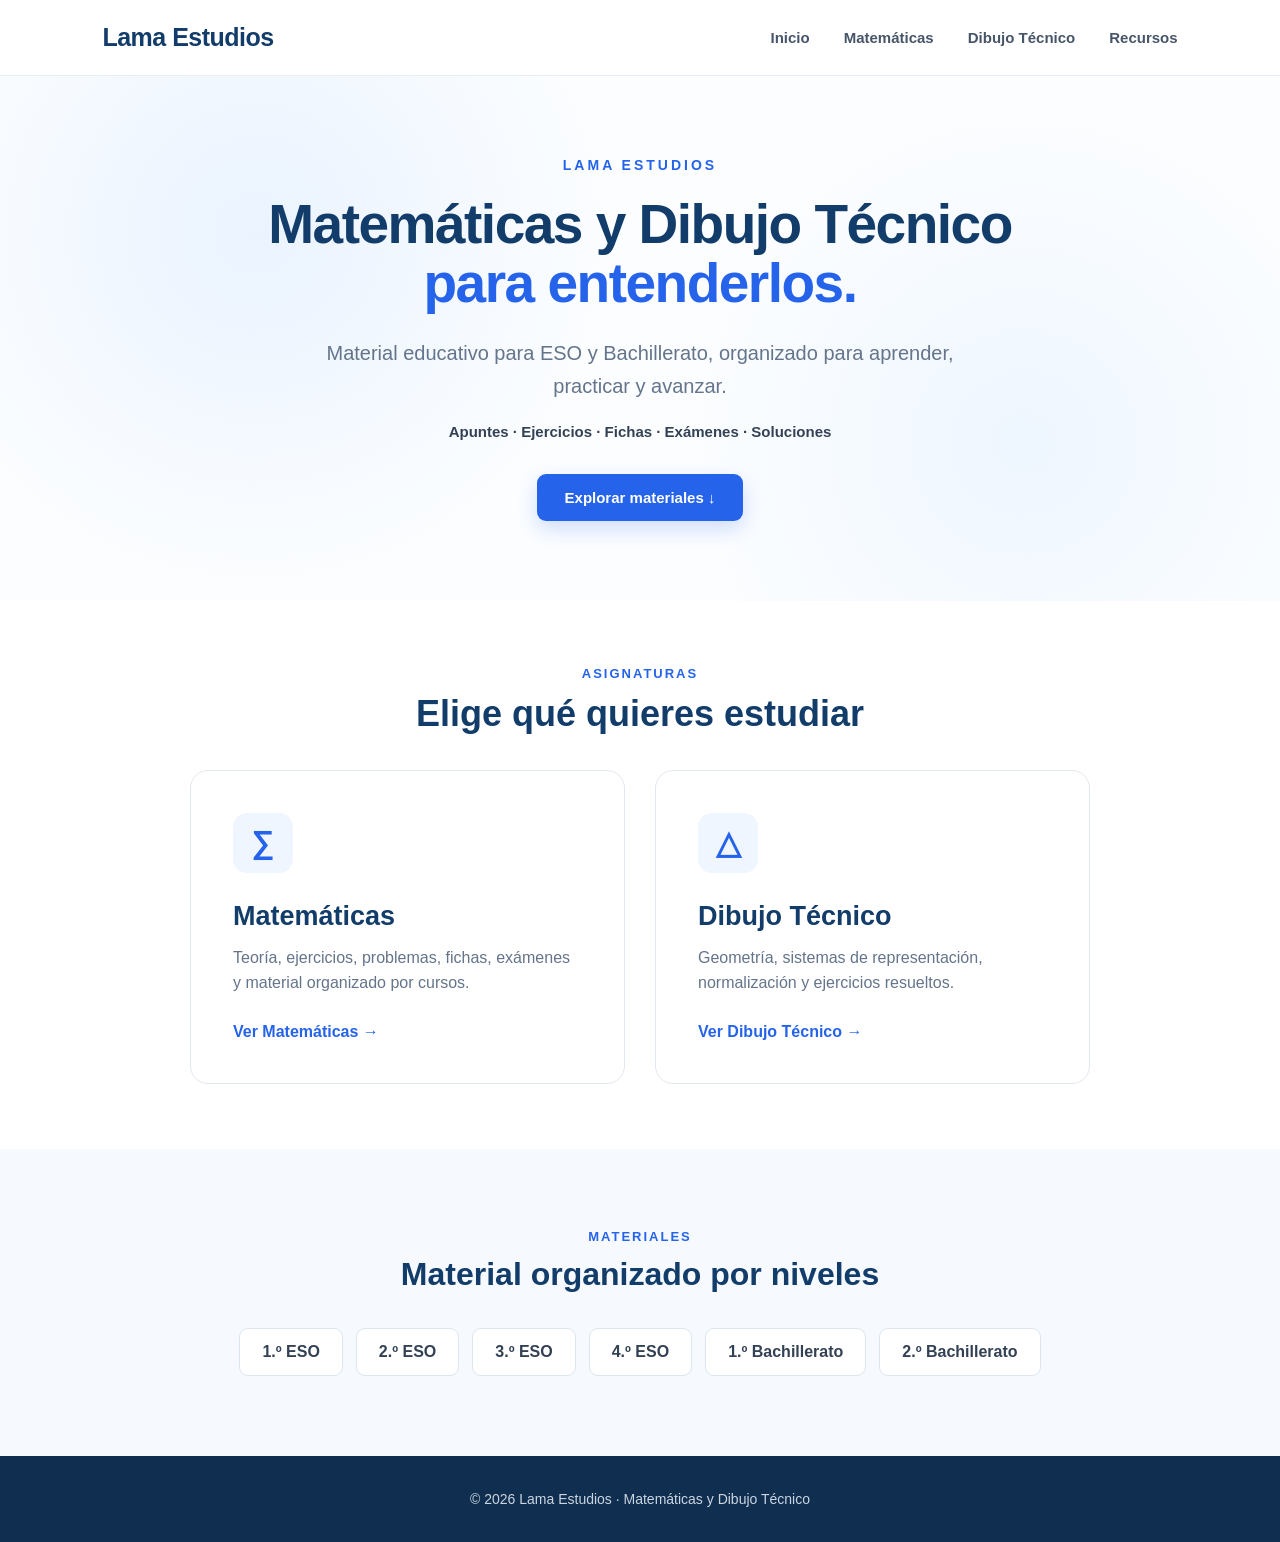
==== index.html @ 26949584 "Update index.html" ====
<!DOCTYPE html>
<html lang="es">

<head>
    <meta charset="UTF-8">
    <meta name="viewport" content="width=device-width, initial-scale=1.0">

    <title>Lama Estudios | Matemáticas y Dibujo Técnico</title>

    <style>
        * {
            margin: 0;
            padding: 0;
            box-sizing: border-box;
        }

        html {
            scroll-behavior: smooth;
        }

        body {
            font-family: Arial, Helvetica, sans-serif;
            background: #ffffff;
            color: #1e293b;
        }

        /* =========================
           CABECERA
        ========================== */

        header {
            height: 76px;
            padding: 0 8%;
            display: flex;
            justify-content: space-between;
            align-items: center;
            background: rgba(255,255,255,0.96);
            border-bottom: 1px solid #e7edf5;
            position: sticky;
            top: 0;
            z-index: 100;
        }

        .logo {
            font-size: 25px;
            font-weight: 800;
            color: #123c69;
            letter-spacing: -0.5px;
        }

        nav {
            display: flex;
            gap: 34px;
        }

        nav a {
            text-decoration: none;
            color: #475569;
            font-size: 15px;
            font-weight: 600;
            transition: 0.2s;
        }

        nav a:hover {
            color: #2563eb;
        }


        /* =========================
           PORTADA
        ========================== */

        .hero {
            min-height: 440px;
            padding: 80px 20px;
            display: flex;
            align-items: center;
            justify-content: center;
            text-align: center;

            background:
                radial-gradient(circle at 20% 30%, #eaf3ff 0%, transparent 32%),
                radial-gradient(circle at 80% 70%, #eef6ff 0%, transparent 30%),
                #fbfdff;
        }

        .hero-contenido {
            max-width: 900px;
        }

        .marca {
            display: inline-block;
            color: #2563eb;
            font-size: 14px;
            font-weight: 800;
            letter-spacing: 3px;
            margin-bottom: 22px;
        }

        .hero h1 {
            font-size: 55px;
            line-height: 1.08;
            color: #123c69;
            letter-spacing: -1.5px;
            margin-bottom: 23px;
        }

        .hero h1 span {
            color: #2563eb;
        }

        .hero-descripcion {
            max-width: 700px;
            margin: 0 auto;
            font-size: 20px;
            line-height: 1.65;
            color: #64748b;
        }

        .tipos-material {
            margin-top: 20px;
            color: #334155;
            font-size: 15px;
            font-weight: 600;
        }

        .boton {
            display: inline-block;
            margin-top: 34px;
            padding: 15px 28px;
            background: #2563eb;
            color: white;
            text-decoration: none;
            border-radius: 9px;
            font-size: 15px;
            font-weight: 700;
            box-shadow: 0 8px 20px rgba(37, 99, 235, 0.20);
            transition: 0.2s;
        }

        .boton:hover {
            background: #1d4ed8;
            transform: translateY(-2px);
        }


        /* =========================
           ASIGNATURAS
        ========================== */

        .asignaturas {
            padding: 65px 8%;
            background: #ffffff;
            text-align: center;
        }

        .titulo-seccion {
            font-size: 13px;
            font-weight: 800;
            letter-spacing: 2px;
            color: #2563eb;
            margin-bottom: 12px;
        }

        .asignaturas h2 {
            font-size: 36px;
            color: #123c69;
            margin-bottom: 35px;
        }

        .tarjetas {
            display: grid;
            grid-template-columns: repeat(2, 1fr);
            gap: 30px;
            max-width: 900px;
            margin: auto;
        }

        .tarjeta {
            position: relative;
            overflow: hidden;
            min-height: 290px;
            padding: 42px;
            background: #ffffff;
            border: 1px solid #e2e8f0;
            border-radius: 18px;
            text-align: left;
            transition: 0.25s;
        }

        .tarjeta:hover {
            transform: translateY(-6px);
            box-shadow: 0 18px 40px rgba(15, 23, 42, 0.10);
            border-color: #bfdbfe;
        }

        .simbolo {
            width: 60px;
            height: 60px;
            display: flex;
            align-items: center;
            justify-content: center;
            border-radius: 14px;
            background: #eff6ff;
            color: #2563eb;
            font-size: 32px;
            font-weight: bold;
            margin-bottom: 28px;
        }

        .tarjeta h3 {
            font-size: 27px;
            color: #123c69;
            margin-bottom: 13px;
        }

        .tarjeta p {
            color: #64748b;
            line-height: 1.6;
            margin-bottom: 27px;
        }

        .tarjeta a {
            color: #2563eb;
            text-decoration: none;
            font-weight: 700;
        }


        /* =========================
           NIVELES
        ========================== */

        .niveles {
            padding: 80px 8%;
            background: #f6f9fd;
            text-align: center;
        }

        .niveles h2 {
            color: #123c69;
            font-size: 32px;
            margin-bottom: 35px;
        }

        .lista-niveles {
            display: flex;
            flex-wrap: wrap;
            justify-content: center;
            gap: 13px;
        }

        .nivel {
            background: white;
            border: 1px solid #dce5f0;
            padding: 14px 22px;
            border-radius: 9px;
            color: #334155;
            font-weight: 700;
            transition: 0.2s;
        }

        .nivel:hover {
            color: #2563eb;
            border-color: #93c5fd;
        }


        /* =========================
           PIE
        ========================== */

        footer {
            background: #102f50;
            color: #cbd5e1;
            padding: 35px 8%;
            text-align: center;
            font-size: 14px;
        }


        /* =========================
           MÓVIL
        ========================== */

        @media (max-width: 750px) {

            header {
                height: auto;
                padding: 20px;
                flex-direction: column;
                gap: 18px;
            }

            nav {
                gap: 16px;
                flex-wrap: wrap;
                justify-content: center;
            }

            nav a {
                font-size: 13px;
            }

            .hero {
                min-height: 500px;
                padding: 70px 22px;
            }

            .hero h1 {
                font-size: 39px;
            }

            .hero-descripcion {
                font-size: 17px;
            }

            .tarjetas {
                grid-template-columns: 1fr;
            }

            .asignaturas h2 {
                font-size: 30px;
            }
        }

    </style>
</head>


<body>

    <!-- CABECERA -->

    <header>

        <div class="logo">
            Lama Estudios
        </div>

        <nav>
            <a href="#">Inicio</a>
            <a href="#matematicas">Matemáticas</a>
            <a href="#dibujo">Dibujo Técnico</a>
            <a href="#materiales">Recursos</a>
        </nav>

    </header>


    <main>

        <!-- PORTADA -->

        <section class="hero">

            <div class="hero-contenido">

                <div class="marca">
                    LAMA ESTUDIOS
                </div>

                <h1>
                    Matemáticas y Dibujo Técnico<br>
                    <span>para entenderlos.</span>
                </h1>

                <p class="hero-descripcion">
                    Material educativo para ESO y Bachillerato,
                    organizado para aprender, practicar y avanzar.
                </p>

                <p class="tipos-material">
                    Apuntes · Ejercicios · Fichas · Exámenes · Soluciones
                </p>

                <a href="#asignaturas" class="boton">
                    Explorar materiales ↓
                </a>

            </div>

        </section>


        <!-- ASIGNATURAS -->

        <section class="asignaturas" id="asignaturas">

            <div class="titulo-seccion">
                ASIGNATURAS
            </div>

            <h2>
                Elige qué quieres estudiar
            </h2>

            <div class="tarjetas">


                <!-- MATEMÁTICAS -->

                <div class="tarjeta" id="matematicas">

                    <div class="simbolo">
                        ∑
                    </div>

                    <h3>
                        Matemáticas
                    </h3>

                    <p>
                        Teoría, ejercicios, problemas, fichas,
                        exámenes y material organizado por cursos.
                    </p>

                    <a href="#">
                        Ver Matemáticas →
                    </a>

                </div>


                <!-- DIBUJO TÉCNICO -->

                <div class="tarjeta" id="dibujo">

                    <div class="simbolo">
                        △
                    </div>

                    <h3>
                        Dibujo Técnico
                    </h3>

                    <p>
                        Geometría, sistemas de representación,
                        normalización y ejercicios resueltos.
                    </p>

                    <a href="#">
                        Ver Dibujo Técnico →
                    </a>

                </div>


            </div>

        </section>


        <!-- NIVELES -->

        <section class="niveles" id="materiales">

            <div class="titulo-seccion">
                MATERIALES
            </div>

            <h2>
                Material organizado por niveles
            </h2>

            <div class="lista-niveles">

                <div class="nivel">1.º ESO</div>
                <div class="nivel">2.º ESO</div>
                <div class="nivel">3.º ESO</div>
                <div class="nivel">4.º ESO</div>
                <div class="nivel">1.º Bachillerato</div>
                <div class="nivel">2.º Bachillerato</div>

            </div>

        </section>

    </main>


    <!-- PIE -->

    <footer>
        © 2026 Lama Estudios · Matemáticas y Dibujo Técnico
    </footer>

</body>

</html>
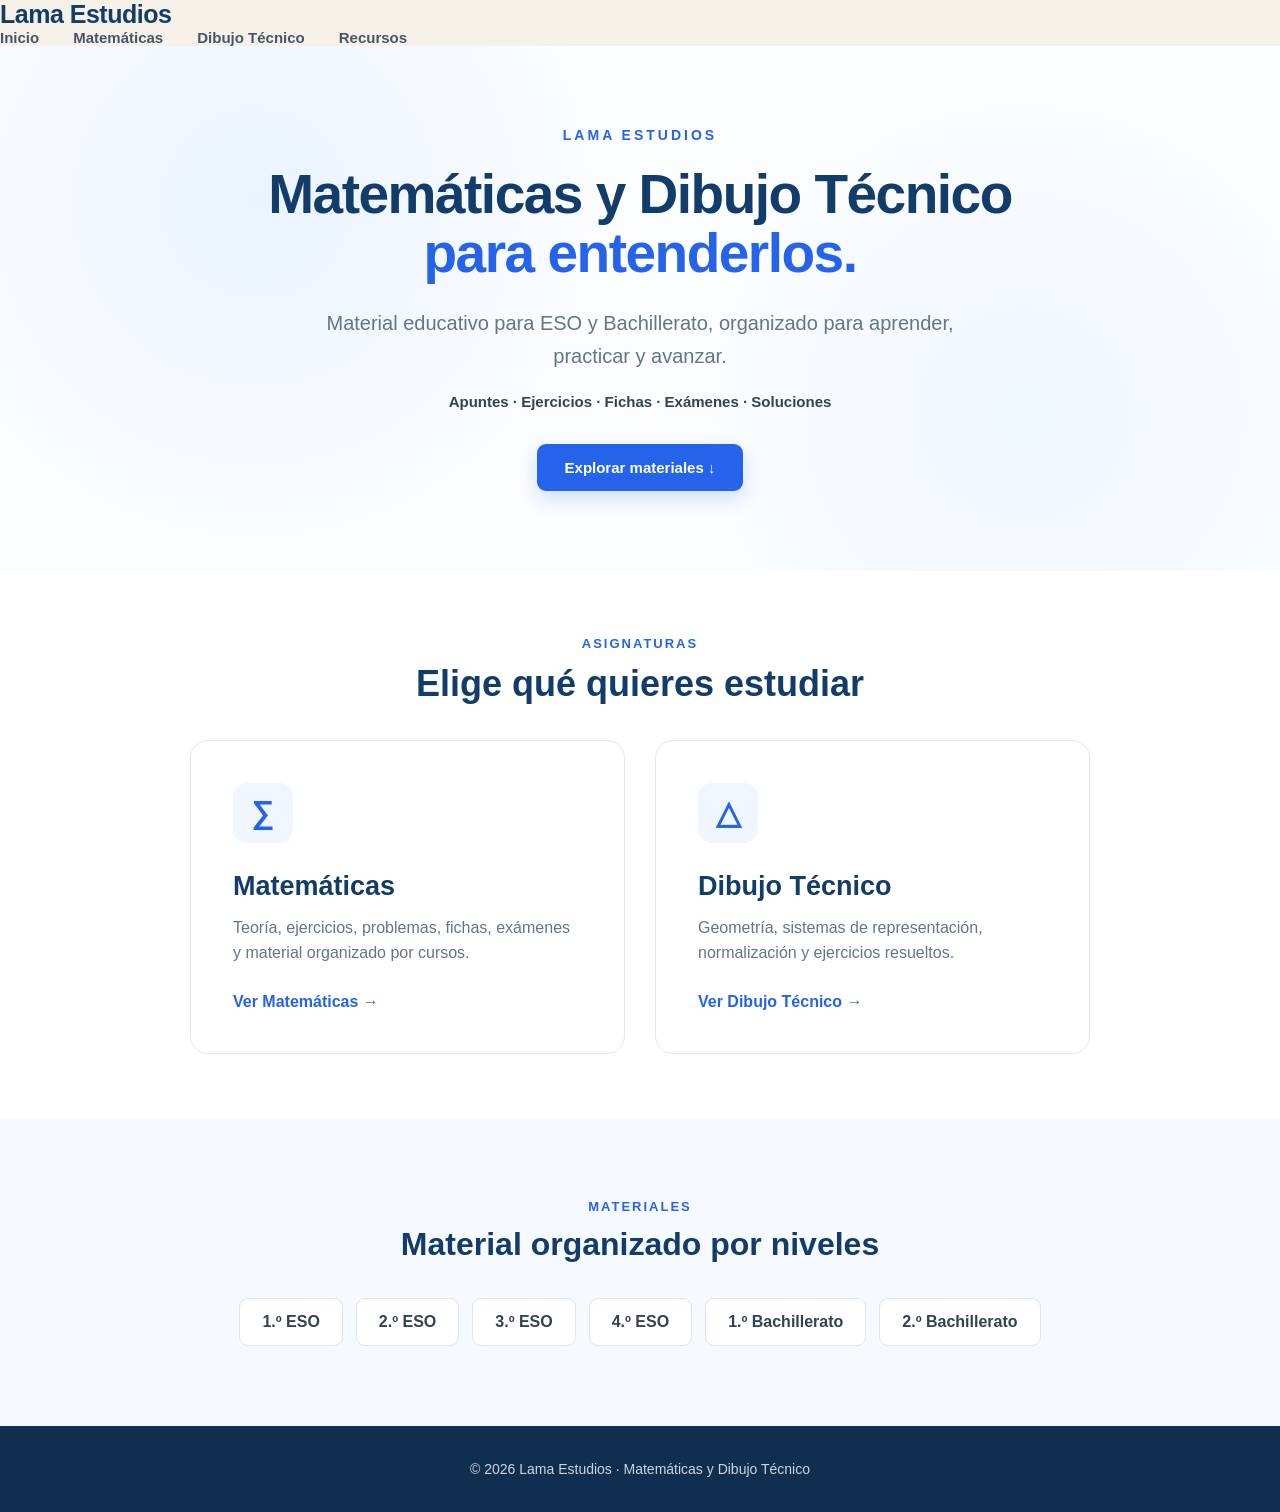
==== commit 81efadda: "Update index.html" ====
--- a/index.html
+++ b/index.html
@@ -1,12 +1,14 @@
 <!DOCTYPE html>
 <html lang="es">
-
+    
+
+    
 <head>
     <meta charset="UTF-8">
     <meta name="viewport" content="width=device-width, initial-scale=1.0">
 
     <title>Lama Estudios | Matemáticas y Dibujo Técnico</title>
-
+<link rel="stylesheet" href="styles.css">
     <style>
         * {
             margin: 0;
@@ -19,9 +21,10 @@
         }
 
         body {
-            font-family: Arial, Helvetica, sans-serif;
-            background: #ffffff;
-            color: #1e293b;
+    font-family: Arial, Helvetica, sans-serif;
+    background: var(--fondo);
+    color: var(--texto);
+}
         }
 
         /* =========================
@@ -340,7 +343,7 @@
 
         <nav>
             <a href="#">Inicio</a>
-            <a href="#matematicas">Matemáticas</a>
+            <a href="matematicas.html">Matemáticas</a>
             <a href="#dibujo">Dibujo Técnico</a>
             <a href="#materiales">Recursos</a>
         </nav>
@@ -415,7 +418,7 @@
                         exámenes y material organizado por cursos.
                     </p>
 
-                    <a href="#">
+                    <a href="matematicas.html">
                         Ver Matemáticas →
                     </a>
 
--- a/styles.css
+++ b/styles.css
@@ -0,0 +1,6 @@
+:root {
+    --fondo: #F5F1E8;
+    --texto: #34322F;
+    --secundario: #A99F8E;
+    --acento: #B86F52;
+}
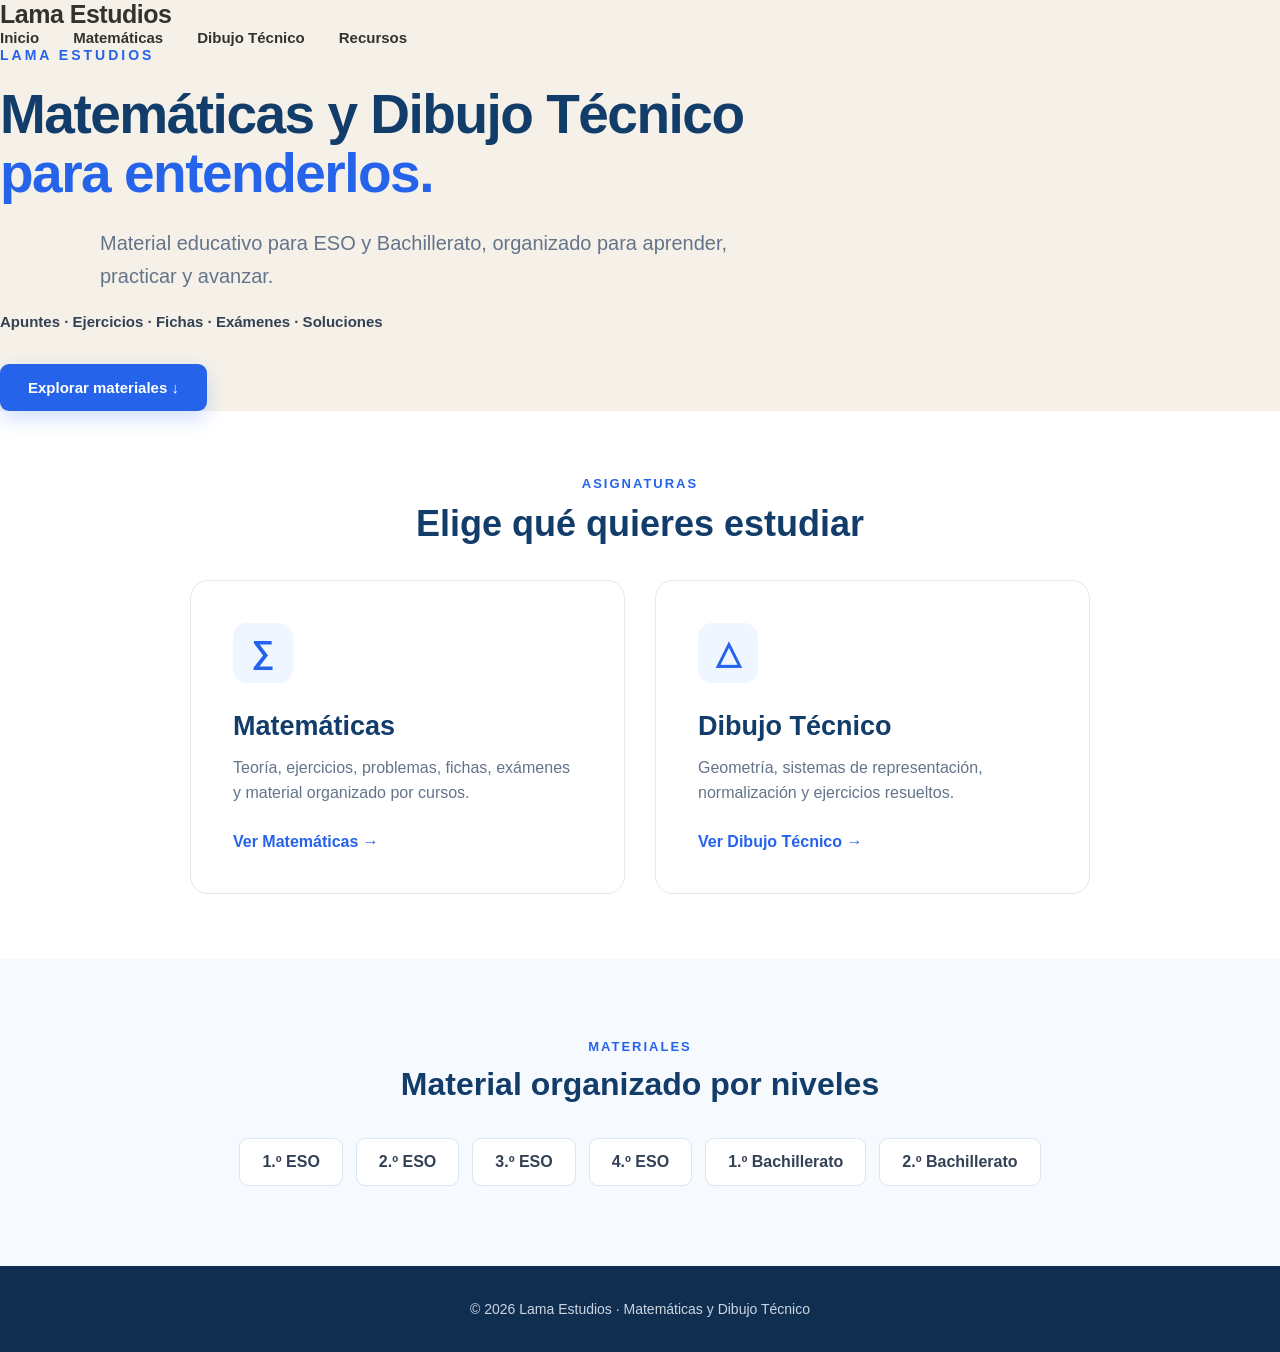
==== commit 6849110e: "Update index.html" ====
--- a/index.html
+++ b/index.html
@@ -37,8 +37,8 @@
             display: flex;
             justify-content: space-between;
             align-items: center;
-            background: rgba(255,255,255,0.96);
-            border-bottom: 1px solid #e7edf5;
+background: rgba(245, 241, 232, 0.96);
+border-bottom: 1px solid var(--secundario);
             position: sticky;
             top: 0;
             z-index: 100;
@@ -47,7 +47,7 @@
         .logo {
             font-size: 25px;
             font-weight: 800;
-            color: #123c69;
+color: var(--texto);
             letter-spacing: -0.5px;
         }
 
@@ -58,14 +58,15 @@
 
         nav a {
             text-decoration: none;
-            color: #475569;
+color: var(--texto);
             font-size: 15px;
             font-weight: 600;
             transition: 0.2s;
         }
 
-        nav a:hover {
-            color: #2563eb;
+nav a:hover {
+    color: var(--acento);
+}
         }
 
 
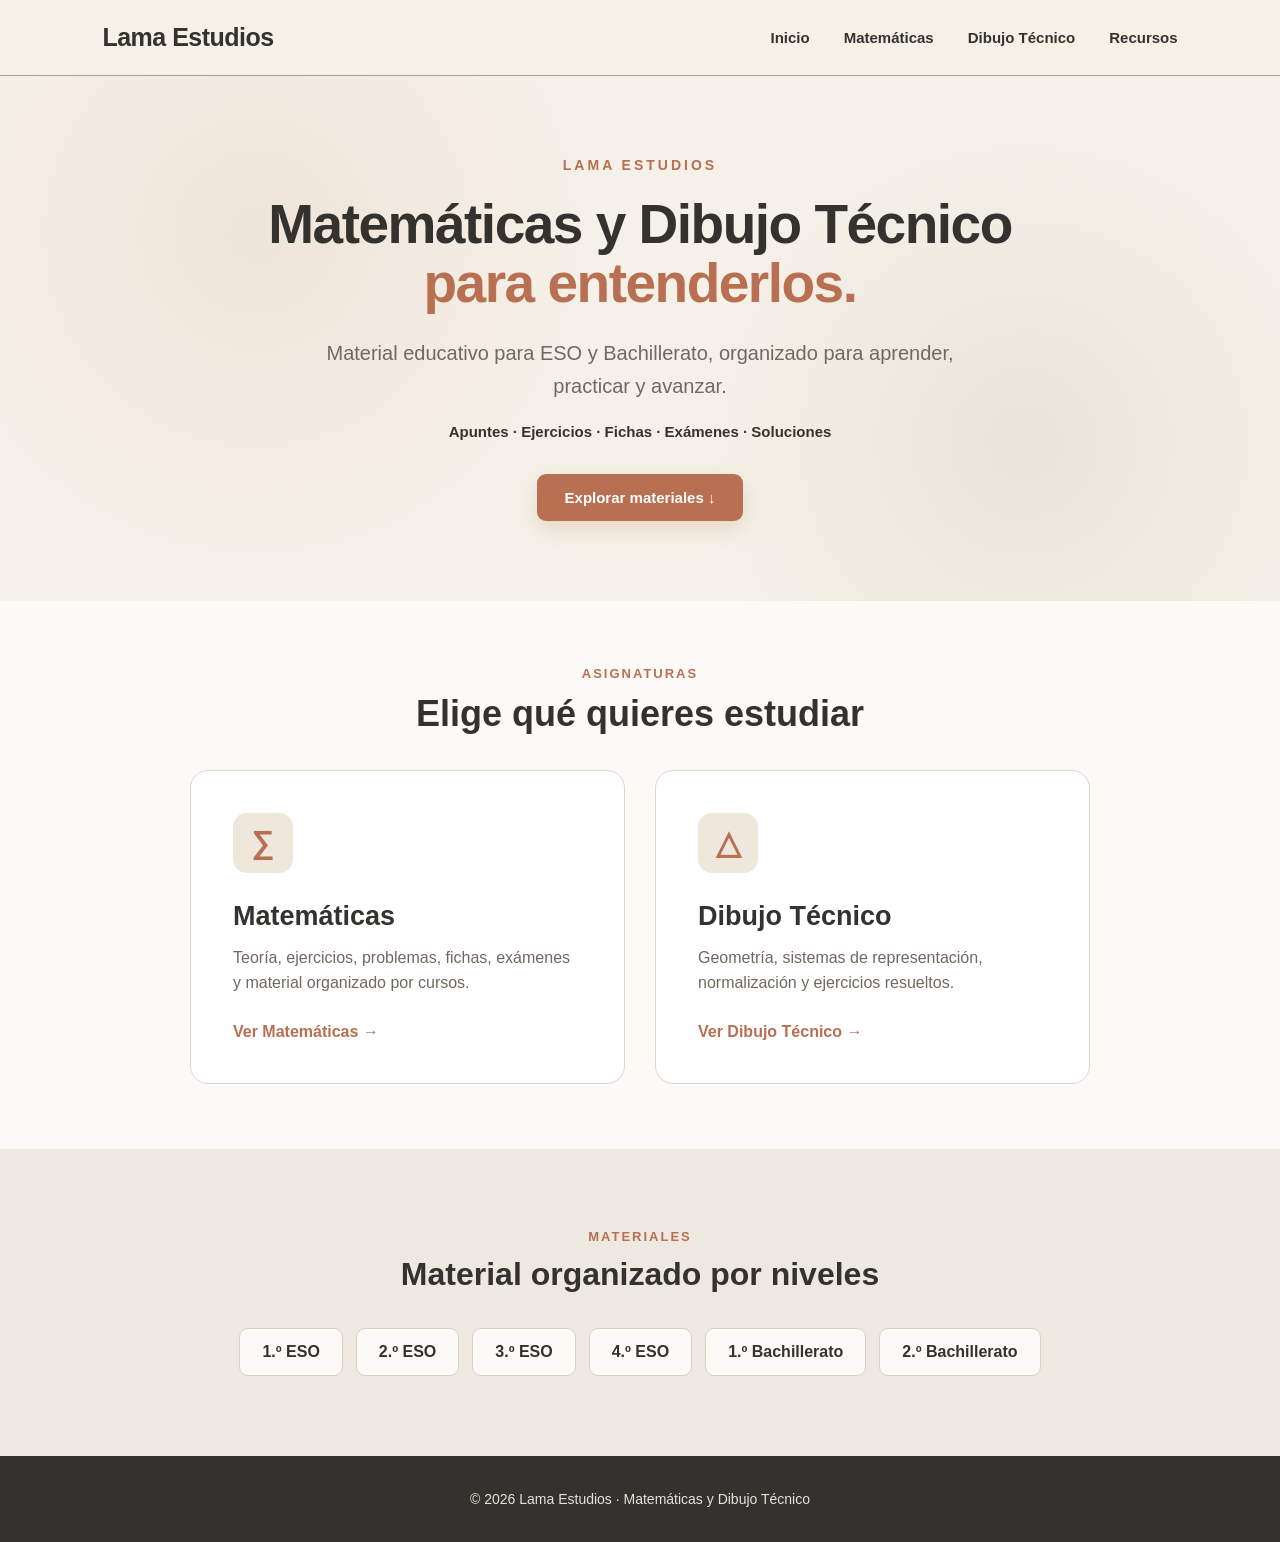
==== commit 00ab5247: "Update index.html" ====
--- a/index.html
+++ b/index.html
@@ -1,15 +1,16 @@
 <!DOCTYPE html>
 <html lang="es">
-    
-
-    
+
 <head>
     <meta charset="UTF-8">
     <meta name="viewport" content="width=device-width, initial-scale=1.0">
 
     <title>Lama Estudios | Matemáticas y Dibujo Técnico</title>
-<link rel="stylesheet" href="styles.css">
+
+    <link rel="stylesheet" href="styles.css">
+
     <style>
+
         * {
             margin: 0;
             padding: 0;
@@ -21,11 +22,11 @@
         }
 
         body {
-    font-family: Arial, Helvetica, sans-serif;
-    background: var(--fondo);
-    color: var(--texto);
-}
-        }
+            font-family: Arial, Helvetica, sans-serif;
+            background: var(--fondo);
+            color: var(--texto);
+        }
+
 
         /* =========================
            CABECERA
@@ -37,8 +38,8 @@
             display: flex;
             justify-content: space-between;
             align-items: center;
-background: rgba(245, 241, 232, 0.96);
-border-bottom: 1px solid var(--secundario);
+            background: rgba(245, 241, 232, 0.96);
+            border-bottom: 1px solid var(--secundario);
             position: sticky;
             top: 0;
             z-index: 100;
@@ -47,7 +48,7 @@
         .logo {
             font-size: 25px;
             font-weight: 800;
-color: var(--texto);
+            color: var(--texto);
             letter-spacing: -0.5px;
         }
 
@@ -58,15 +59,14 @@
 
         nav a {
             text-decoration: none;
-color: var(--texto);
+            color: var(--texto);
             font-size: 15px;
             font-weight: 600;
             transition: 0.2s;
         }
 
-nav a:hover {
-    color: var(--acento);
-}
+        nav a:hover {
+            color: var(--acento);
         }
 
 
@@ -83,9 +83,17 @@
             text-align: center;
 
             background:
-                radial-gradient(circle at 20% 30%, #eaf3ff 0%, transparent 32%),
-                radial-gradient(circle at 80% 70%, #eef6ff 0%, transparent 30%),
-                #fbfdff;
+                radial-gradient(
+                    circle at 20% 30%,
+                    rgba(184, 111, 82, 0.10) 0%,
+                    transparent 32%
+                ),
+                radial-gradient(
+                    circle at 80% 70%,
+                    rgba(169, 159, 142, 0.16) 0%,
+                    transparent 30%
+                ),
+                var(--fondo);
         }
 
         .hero-contenido {
@@ -94,7 +102,7 @@
 
         .marca {
             display: inline-block;
-            color: #2563eb;
+            color: var(--acento);
             font-size: 14px;
             font-weight: 800;
             letter-spacing: 3px;
@@ -104,13 +112,13 @@
         .hero h1 {
             font-size: 55px;
             line-height: 1.08;
-            color: #123c69;
+            color: var(--texto);
             letter-spacing: -1.5px;
             margin-bottom: 23px;
         }
 
         .hero h1 span {
-            color: #2563eb;
+            color: var(--acento);
         }
 
         .hero-descripcion {
@@ -118,12 +126,12 @@
             margin: 0 auto;
             font-size: 20px;
             line-height: 1.65;
-            color: #64748b;
+            color: #6F6961;
         }
 
         .tipos-material {
             margin-top: 20px;
-            color: #334155;
+            color: var(--texto);
             font-size: 15px;
             font-weight: 600;
         }
@@ -132,18 +140,18 @@
             display: inline-block;
             margin-top: 34px;
             padding: 15px 28px;
-            background: #2563eb;
-            color: white;
+            background: var(--acento);
+            color: #ffffff;
             text-decoration: none;
             border-radius: 9px;
             font-size: 15px;
             font-weight: 700;
-            box-shadow: 0 8px 20px rgba(37, 99, 235, 0.20);
+            box-shadow: 0 8px 20px rgba(184, 111, 82, 0.20);
             transition: 0.2s;
         }
 
         .boton:hover {
-            background: #1d4ed8;
+            background: #9F5E45;
             transform: translateY(-2px);
         }
 
@@ -154,7 +162,7 @@
 
         .asignaturas {
             padding: 65px 8%;
-            background: #ffffff;
+            background: #FCFAF6;
             text-align: center;
         }
 
@@ -162,13 +170,13 @@
             font-size: 13px;
             font-weight: 800;
             letter-spacing: 2px;
-            color: #2563eb;
+            color: var(--acento);
             margin-bottom: 12px;
         }
 
         .asignaturas h2 {
             font-size: 36px;
-            color: #123c69;
+            color: var(--texto);
             margin-bottom: 35px;
         }
 
@@ -186,7 +194,7 @@
             min-height: 290px;
             padding: 42px;
             background: #ffffff;
-            border: 1px solid #e2e8f0;
+            border: 1px solid #DDD6CA;
             border-radius: 18px;
             text-align: left;
             transition: 0.25s;
@@ -194,8 +202,8 @@
 
         .tarjeta:hover {
             transform: translateY(-6px);
-            box-shadow: 0 18px 40px rgba(15, 23, 42, 0.10);
-            border-color: #bfdbfe;
+            box-shadow: 0 18px 40px rgba(52, 50, 47, 0.10);
+            border-color: var(--secundario);
         }
 
         .simbolo {
@@ -205,8 +213,8 @@
             align-items: center;
             justify-content: center;
             border-radius: 14px;
-            background: #eff6ff;
-            color: #2563eb;
+            background: #EFE7DC;
+            color: var(--acento);
             font-size: 32px;
             font-weight: bold;
             margin-bottom: 28px;
@@ -214,18 +222,18 @@
 
         .tarjeta h3 {
             font-size: 27px;
-            color: #123c69;
+            color: var(--texto);
             margin-bottom: 13px;
         }
 
         .tarjeta p {
-            color: #64748b;
+            color: #6F6961;
             line-height: 1.6;
             margin-bottom: 27px;
         }
 
         .tarjeta a {
-            color: #2563eb;
+            color: var(--acento);
             text-decoration: none;
             font-weight: 700;
         }
@@ -237,12 +245,12 @@
 
         .niveles {
             padding: 80px 8%;
-            background: #f6f9fd;
+            background: #EEE9E0;
             text-align: center;
         }
 
         .niveles h2 {
-            color: #123c69;
+            color: var(--texto);
             font-size: 32px;
             margin-bottom: 35px;
         }
@@ -255,18 +263,18 @@
         }
 
         .nivel {
-            background: white;
-            border: 1px solid #dce5f0;
+            background: #FCFAF6;
+            border: 1px solid #D8D0C3;
             padding: 14px 22px;
             border-radius: 9px;
-            color: #334155;
+            color: var(--texto);
             font-weight: 700;
             transition: 0.2s;
         }
 
         .nivel:hover {
-            color: #2563eb;
-            border-color: #93c5fd;
+            color: var(--acento);
+            border-color: var(--acento);
         }
 
 
@@ -275,8 +283,8 @@
         ========================== */
 
         footer {
-            background: #102f50;
-            color: #cbd5e1;
+            background: var(--texto);
+            color: #E8E1D7;
             padding: 35px 8%;
             text-align: center;
             font-size: 14px;
